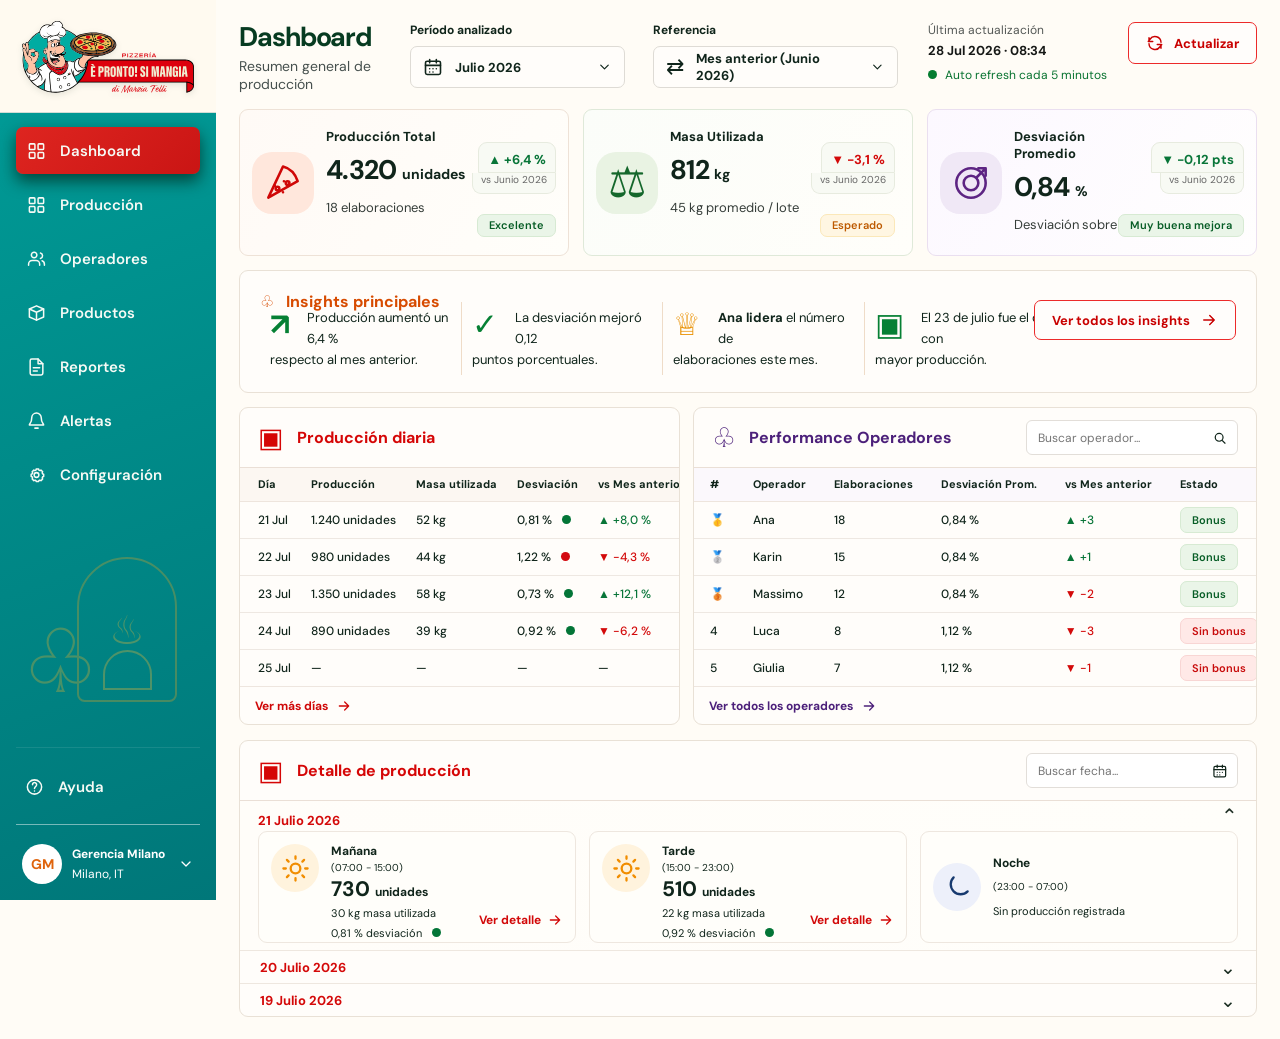
==== analitics/pages/dashboard.html @ 5737bb8b "second draft" ====
<!doctype html>
<html lang="es">
  <head>
    <meta charset="UTF-8" />
    <meta name="viewport" content="width=device-width, initial-scale=1.0" />
    <title>EPSM Manager Analytics</title>
    <link rel="preconnect" href="https://fonts.googleapis.com" />
    <link rel="preconnect" href="https://fonts.gstatic.com" crossorigin />
    <link href="https://fonts.googleapis.com/css2?family=DM+Sans:opsz,wght@9..40,400;9..40,500;9..40,600;9..40,700&family=Playfair+Display:ital,wght@0,600;0,700;1,600&display=swap" rel="stylesheet" />
    <link rel="stylesheet" href="../css/theme.css" />
    <link rel="stylesheet" href="../css/layout.css" />
    <link rel="stylesheet" href="../css/components.css" />
    <link rel="stylesheet" href="../css/dashboard.css" />
  </head>
  <body>
    <svg class="icon-sprite" aria-hidden="true">
      <symbol id="i-grid" viewBox="0 0 24 24"><rect x="3" y="3" width="7" height="7" rx="1"/><rect x="14" y="3" width="7" height="7" rx="1"/><rect x="3" y="14" width="7" height="7" rx="1"/><rect x="14" y="14" width="7" height="7" rx="1"/></symbol>
      <symbol id="i-users" viewBox="0 0 24 24"><path d="M16 20v-1.5a4.5 4.5 0 0 0-4.5-4.5h-5A4.5 4.5 0 0 0 2 18.5V20"/><circle cx="9" cy="7" r="3.5"/><path d="M17 4.5a3.5 3.5 0 0 1 0 6.8M22 20v-1.5a4.5 4.5 0 0 0-3-4.25"/></symbol>
      <symbol id="i-box" viewBox="0 0 24 24"><path d="m3 7 9-4 9 4v10l-9 4-9-4z"/><path d="m3 7 9 4 9-4M12 11v10"/></symbol>
      <symbol id="i-file" viewBox="0 0 24 24"><path d="M14 2H6a2 2 0 0 0-2 2v16a2 2 0 0 0 2 2h12a2 2 0 0 0 2-2V8z"/><path d="M14 2v6h6M8 13h8M8 17h5"/></symbol>
      <symbol id="i-bell" viewBox="0 0 24 24"><path d="M18 8a6 6 0 0 0-12 0c0 7-3 7-3 9h18c0-2-3-2-3-9M10 21h4"/></symbol>
      <symbol id="i-settings" viewBox="0 0 24 24"><circle cx="12" cy="12" r="3"/><path d="M19.4 15a1.7 1.7 0 0 0 .34 1.88l.06.06-2.15 2.15-.06-.06a1.7 1.7 0 0 0-1.88-.34 1.7 1.7 0 0 0-1.03 1.56v.1h-3.05v-.1A1.7 1.7 0 0 0 10.6 18.7a1.7 1.7 0 0 0-1.88.34l-.06.06-2.15-2.15.06-.06A1.7 1.7 0 0 0 6.9 15a1.7 1.7 0 0 0-1.56-1.03h-.1v-3.05h.1A1.7 1.7 0 0 0 6.9 9.9a1.7 1.7 0 0 0-.34-1.88L6.5 7.96l2.15-2.15.06.06a1.7 1.7 0 0 0 1.88.34 1.7 1.7 0 0 0 1.03-1.56v-.1h3.05v.1A1.7 1.7 0 0 0 15.7 6.2a1.7 1.7 0 0 0 1.88-.34l.06-.06 2.15 2.15-.06.06a1.7 1.7 0 0 0-.34 1.88 1.7 1.7 0 0 0 1.56 1.03h.1v3.05h-.1A1.7 1.7 0 0 0 19.4 15Z"/></symbol>
      <symbol id="i-calendar" viewBox="0 0 24 24"><rect x="3" y="5" width="18" height="16" rx="2"/><path d="M16 3v4M8 3v4M3 10h18M8 14h.01M12 14h.01M16 14h.01M8 18h.01M12 18h.01"/></symbol>
      <symbol id="i-search" viewBox="0 0 24 24"><circle cx="11" cy="11" r="6"/><path d="m16 16 4 4"/></symbol>
      <symbol id="i-refresh" viewBox="0 0 24 24"><path d="M20 11a8 8 0 0 0-14.7-4L3 10M4 5v5h5M4 13a8 8 0 0 0 14.7 4L21 14M20 19v-5h-5"/></symbol>
      <symbol id="i-chevron" viewBox="0 0 24 24"><path d="m6 9 6 6 6-6"/></symbol>
      <symbol id="i-arrow" viewBox="0 0 24 24"><path d="M5 12h14M13 6l6 6-6 6"/></symbol>
      <symbol id="i-help" viewBox="0 0 24 24"><circle cx="12" cy="12" r="9"/><path d="M9.5 9a2.6 2.6 0 1 1 4.65 1.6c-1.15 1.4-2.15 1.53-2.15 3.4M12 17h.01"/></symbol>
      <symbol id="i-pizza" viewBox="0 0 24 24"><path d="M4 20 12 3c3.8 1 6.6 3.8 8 8z"/><path d="M7.5 13.5h.01M12.5 11h.01M12 17h.01"/><circle cx="9" cy="15" r="1"/><circle cx="14.5" cy="12" r="1"/></symbol>
      <symbol id="i-target" viewBox="0 0 24 24"><circle cx="12" cy="12" r="8"/><circle cx="12" cy="12" r="4"/><path d="m15 9 5-5M16 4h4v4"/></symbol>
      <symbol id="i-sun" viewBox="0 0 24 24"><circle cx="12" cy="12" r="4"/><path d="M12 2v2M12 20v2M4.9 4.9l1.4 1.4M17.7 17.7l1.4 1.4M2 12h2M20 12h2M4.9 19.1l1.4-1.4M17.7 6.3l1.4-1.4"/></symbol>
      <symbol id="i-moon" viewBox="0 0 24 24"><path d="M20.4 15.2A8 8 0 0 1 8.8 3.6 8 8 0 1 0 20.4 15.2Z"/></symbol>
    </svg>
    <aside class="sidebar">
      <img class="brand" src="../../assets/logo.svg" alt="Trattoria EPSM Manager Analytics" />
      <nav class="main-nav" aria-label="Navegación principal">
        <a class="nav-link active" href="#"><svg><use href="#i-grid"/></svg>Dashboard</a><a class="nav-link" href="#"><svg><use href="#i-grid"/></svg>Producción</a><a class="nav-link" href="#"><svg><use href="#i-users"/></svg>Operadores</a><a class="nav-link" href="#"><svg><use href="#i-box"/></svg>Productos</a><a class="nav-link" href="#"><svg><use href="#i-file"/></svg>Reportes</a><a class="nav-link" href="#"><svg><use href="#i-bell"/></svg>Alertas</a><a class="nav-link" href="#"><svg><use href="#i-settings"/></svg>Configuración</a>
      </nav>
      <div class="sidebar-illustration" aria-hidden="true"><div class="plant">♧</div><div class="oven"><span>♨</span></div></div>
      <div class="sidebar-footer"><a class="nav-link" href="#"><svg><use href="#i-help"/></svg>Ayuda</a><div class="profile"><span class="avatar">GM</span><span><strong>Gerencia Milano</strong><small>Milano, IT</small></span><svg><use href="#i-chevron"/></svg></div></div>
    </aside>
    <main class="dashboard">
      <header class="topbar">
        <div><h1>Dashboard</h1><p>Resumen general de producción</p></div>
        <div class="filters"><label>Período analizado<span class="select-control"><svg><use href="#i-calendar"/></svg>Julio 2026<svg class="chevron"><use href="#i-chevron"/></svg></span></label><label>Referencia<span class="select-control wide"><span class="switch">⇄</span>Mes anterior (Junio 2026)<svg class="chevron"><use href="#i-chevron"/></svg></span></label></div>
        <div class="refresh"><span>Última actualización</span><strong>28 Jul 2026 · 08:34</strong><em><i></i>Auto refresh cada 5 minutos</em></div><button class="button-outline"><svg><use href="#i-refresh"/></svg>Actualizar</button>
      </header>
      <section class="kpi-grid" aria-label="Indicadores principales"><article class="kpi-card red"><div class="metric-icon"><svg><use href="#i-pizza"/></svg></div><div class="metric"><b>Producción Total</b><strong>4.320 <small>unidades</small></strong><span>18 elaboraciones</span></div><div class="metric-side"><strong class="positive">▲ +6,4 %</strong><small>vs Junio 2026</small><em class="tag success">Excelente</em></div></article><article class="kpi-card green"><div class="metric-icon"><span>⚖</span></div><div class="metric"><b>Masa Utilizada</b><strong>812 <small>kg</small></strong><span>45 kg promedio / lote</span></div><div class="metric-side"><strong class="negative">▼ -3,1 %</strong><small>vs Junio 2026</small><em class="tag warn">Esperado</em></div></article><article class="kpi-card purple"><div class="metric-icon"><svg><use href="#i-target"/></svg></div><div class="metric"><b>Desviación Promedio</b><strong>0,84 <small>%</small></strong><span>Desviación sobre objetivo</span></div><div class="metric-side"><strong class="positive">▼ -0,12 pts</strong><small>vs Junio 2026</small><em class="tag success">Muy buena mejora</em></div></article></section>
      <section class="insights panel"><div class="section-title orange">♧ <strong>Insights principales</strong></div><div class="insight-list"><p><b>↗</b>Producción aumentó un 6,4 %<br>respecto al mes anterior.</p><p><b>✓</b>La desviación mejoró 0,12<br>puntos porcentuales.</p><p><b>♕</b><strong>Ana lidera</strong> el número de<br>elaboraciones este mes.</p><p><b>▣</b>El 23 de julio fue el día con<br>mayor producción.</p></div><button class="button-outline small">Ver todos los insights <svg><use href="#i-arrow"/></svg></button></section>
      <section class="data-grid">
        <article class="panel table-panel production"><div class="panel-header"><h2><span>▣</span>Producción diaria</h2></div><table><thead><tr><th>Día</th><th>Producción</th><th>Masa utilizada</th><th>Desviación</th><th>vs Mes anterior</th><th></th></tr></thead><tbody><tr><td>21 Jul</td><td>1.240 unidades</td><td>52 kg</td><td>0,81 % <i class="status-dot"></i></td><td class="positive">▲ +8,0 %</td><td>⌄</td></tr><tr><td>22 Jul</td><td>980 unidades</td><td>44 kg</td><td>1,22 % <i class="status-dot red-dot"></i></td><td class="negative">▼ -4,3 %</td><td>⌄</td></tr><tr><td>23 Jul</td><td>1.350 unidades</td><td>58 kg</td><td>0,73 % <i class="status-dot"></i></td><td class="positive">▲ +12,1 %</td><td>⌄</td></tr><tr><td>24 Jul</td><td>890 unidades</td><td>39 kg</td><td>0,92 % <i class="status-dot"></i></td><td class="negative">▼ -6,2 %</td><td>⌄</td></tr><tr><td>25 Jul</td><td>—</td><td>—</td><td>—</td><td>—</td><td>⌄</td></tr></tbody></table><a class="panel-footer" href="#">Ver más días <svg><use href="#i-arrow"/></svg></a></article>
        <article class="panel table-panel operators"><div class="panel-header"><h2><span>♧</span>Performance Operadores</h2><label class="search"><input placeholder="Buscar operador..."/><svg><use href="#i-search"/></svg></label></div><table><thead><tr><th>#</th><th>Operador</th><th>Elaboraciones</th><th>Desviación Prom.</th><th>vs Mes anterior</th><th>Estado</th></tr></thead><tbody><tr><td>🥇</td><td>Ana</td><td>18</td><td>0,84 %</td><td class="positive">▲ +3</td><td><span class="tag success">Bonus</span></td></tr><tr><td>🥈</td><td>Karin</td><td>15</td><td>0,84 %</td><td class="positive">▲ +1</td><td><span class="tag success">Bonus</span></td></tr><tr><td>🥉</td><td>Massimo</td><td>12</td><td>0,84 %</td><td class="negative">▼ -2</td><td><span class="tag success">Bonus</span></td></tr><tr><td>4</td><td>Luca</td><td>8</td><td>1,12 %</td><td class="negative">▼ -3</td><td><span class="tag danger">Sin bonus</span></td></tr><tr><td>5</td><td>Giulia</td><td>7</td><td>1,12 %</td><td class="negative">▼ -1</td><td><span class="tag danger">Sin bonus</span></td></tr></tbody></table><a class="panel-footer" href="#">Ver todos los operadores <svg><use href="#i-arrow"/></svg></a></article>
      </section>
      <section class="panel details"><div class="panel-header"><h2><span>▣</span>Detalle de producción</h2><label class="search"><input placeholder="Buscar fecha..."/><svg><use href="#i-calendar"/></svg></label></div><div class="day-detail"><h3>21 Julio 2026 <span>⌃</span></h3><div class="shift-grid"><article class="shift"><div class="shift-icon sun"><svg><use href="#i-sun"/></svg></div><p><b>Mañana</b> <small>(07:00 - 15:00)</small><strong>730 <small>unidades</small></strong><span>30 kg masa utilizada</span><em>0,81 % desviación <i class="status-dot"></i></em></p><a>Ver detalle <svg><use href="#i-arrow"/></svg></a></article><article class="shift"><div class="shift-icon sun"><svg><use href="#i-sun"/></svg></div><p><b>Tarde</b> <small>(15:00 - 23:00)</small><strong>510 <small>unidades</small></strong><span>22 kg masa utilizada</span><em>0,92 % desviación <i class="status-dot"></i></em></p><a>Ver detalle <svg><use href="#i-arrow"/></svg></a></article><article class="shift empty"><div class="shift-icon moon"><svg><use href="#i-moon"/></svg></div><p><b>Noche</b> <small>(23:00 - 07:00)</small><span>Sin producción registrada</span></p></article></div></div><div class="collapsed">20 Julio 2026 <span>⌄</span></div><div class="collapsed">19 Julio 2026 <span>⌄</span></div></section>
    </main>
    <script type="module" src="../js/app.js"></script>
  </body>
</html>
---- analitics/css/theme.css ----
/* ==========================================================
   DESIGN TOKENS
   ========================================================== */
:root{
    --green:#003f25;
    --green-2:#086331;
    --red:#d80b0b;
    --cream:#fffcf6;
    --paper:#fffefa;
    --ink:#10251b;
    --muted:#53605b;
    --line:#e9e1d6;
    --orange:#df5b00;
    --purple:#522486;
    --soft-red:#fff7f3;
    --soft-green:#f7fbf4;
    --soft-purple:#fbf8ff;
    --success:#057134;
    --danger:#dc1010;
    font-family:'DM Sans',Arial,sans-serif;
    color:var(--ink);
    font-synthesis:none
}

/* ==========================================================
   GLOBAL RESET
   ========================================================== */
*{
    box-sizing:border-box
}

body{
    margin:0;
    background:var(--cream);
    font-size:14px
}

/* ==========================================================
   GLOBAL ELEMENTS
   ========================================================== */
.icon-sprite{
    display:none
}

svg{
    width:20px;
    height:20px;
    fill:none;
    stroke:currentColor;
    stroke-width:1.9;
    stroke-linecap:round;
    stroke-linejoin:round
}

button,input{
    font:inherit
}

button{
    cursor:pointer
}
---- analitics/css/layout.css ----
/* ==========================================================
   APPLICATION SIDEBAR
   ========================================================== */
.sidebar{
    position:fixed;
    inset:0 auto 0 0;
    width:216px;
    padding:21px 16px 16px;
    background:linear-gradient(160deg,#009e99 0%,#008b89 48%,#007779 100%);
    color:#fff;
    display:flex;
    flex-direction:column;
    overflow:hidden
}

.sidebar:before{
    content:'';
    position:absolute;
    inset:0 0 auto;
    height:112px;
    background:#fffaf0;
    border-bottom:1px solid rgba(0,89,91,.18)
}

.brand{
    position:relative;
    z-index:1;
    width:172px;
    height:73px;
    object-fit:contain;
    margin:0 auto 18px;
    filter:drop-shadow(0 2px 3px rgba(20,43,32,.12))
}

.main-nav{
    position:relative;
    z-index:1;
    border-top:1px solid rgba(255,255,255,.19);
    padding-top:15px;
    display:grid;
    gap:7px
}

.nav-link{
    height:47px;
    color:#f6faf5;
    text-decoration:none;
    display:flex;
    align-items:center;
    gap:14px;
    padding:0 11px;
    border-radius:7px;
    font-size:15px;
    font-weight:600
}

.nav-link svg{
    width:19px
}

.nav-link.active{
    background:linear-gradient(135deg,#de2520,#ca1514);
    box-shadow:0 7px 16px #001f10aa
}

.sidebar-illustration{
    height:1px;
    flex:1;
    min-height:250px;
    position:relative;
    opacity:.35;
    border-bottom:1px solid #ffffff44
}

.oven{
    position:absolute;
    bottom:45px;
    left:61px;
    width:100px;
    height:145px;
    border:2px solid #cda12d;
    border-radius:52px 52px 8px 8px;
    color:#e1b53c;
    display:grid;
    place-items:center;
    font-size:40px
}

.oven:after{
    content:'';
    position:absolute;
    bottom:10px;
    width:45px;
    height:36px;
    border:2px solid #e1b53c;
    border-radius:25px 25px 0 0
}

.plant{
    position:absolute;
    bottom:28px;
    left:5px;
    font-size:88px;
    color:#d4ad36
}

.sidebar-footer{
    padding-top:15px
}

.sidebar-footer .nav-link{
    padding-left:9px
}

.profile{
    margin-top:14px;
    border-top:1px solid #ffffff77;
    padding:19px 6px 0;
    display:flex;
    align-items:center;
    gap:10px
}

.profile .avatar{
    width:40px;
    height:40px;
    display:grid;
    place-items:center;
    background:#fff;
    border-radius:50%;
    color:#df640d;
    font-weight:700
}

.profile strong,.profile small{
    display:block;
    font-size:12px
}

.profile small{
    margin-top:4px;
    font-weight:400
}

.profile svg{
    margin-left:auto;
    width:16px
}

/* ==========================================================
   DASHBOARD SHELL
   ========================================================== */
.dashboard{
    margin-left:216px;
    min-width:0;
    padding:22px 23px 22px;
    max-width:1600px
}

.topbar{
    height:67px;
    display:flex;
    align-items:flex-start;
    gap:30px;
    margin-bottom:20px
}

.topbar h1{
    font-size:27px;
    line-height:30px;
    letter-spacing:-1.1px;
    margin:0;
    color:#073b21
}

.topbar p{
    margin:5px 0;
    color:#46504e;
    font-size:14px
}

.filters{
    display:flex;
    gap:28px;
    margin-left:auto
}

.filters label{
    font-size:12px;
    font-weight:700;
    display:grid;
    gap:8px
}

.select-control{
    height:42px;
    border:1px solid #dedbd5;
    border-radius:7px;
    background:#fffdfa;
    display:flex;
    align-items:center;
    gap:12px;
    padding:0 12px;
    min-width:215px;
    font-size:13px
}

.select-control.wide{
    min-width:245px
}

.select-control .chevron{
    margin-left:auto;
    width:15px
}

.switch{
    font-size:22px;
    line-height:1
}

.refresh{
    width:170px;
    display:grid;
    gap:4px;
    font-size:12px;
    color:#535755
}

.refresh strong{
    color:#171917;
    font-size:13px
}

.refresh em{
    font-style:normal;
    color:#087330;
    white-space:nowrap;
    margin-top:4px
}

.refresh i{
    display:inline-block;
    width:9px;
    height:9px;
    background:#057d31;
    border-radius:50%;
    margin-right:8px
}

.button-outline{
    border:1px solid #ec2a2a;
    color:#c90000;
    background:#fffdfb;
    border-radius:7px;
    height:42px;
    padding:0 17px;
    display:flex;
    align-items:center;
    gap:10px;
    font-weight:700;
    font-size:13px
}

.button-outline svg{
    width:18px
}

.kpi-grid{
    display:grid;
    grid-template-columns:repeat(3,minmax(0,1fr));
    gap:14px
}

.data-grid{
    display:grid;
    grid-template-columns:1fr 1.28fr;
    gap:13px;
    margin-top:14px
}

/* ==========================================================
   RESPONSIVE LAYOUT
   ========================================================== */
@media(max-width:1100px){
.dashboard{
    padding:20px
}

.topbar{
    height:auto;
    flex-wrap:wrap
}

.filters{
    margin-left:0
}

.refresh{
    margin-left:auto
}

.data-grid{
    grid-template-columns:1fr
}

.sidebar{
    width:190px
}

.dashboard{
    margin-left:190px
}

}

@media(max-width:780px){
.sidebar{
    position:static;
    width:100%;
    height:auto
}

.sidebar-illustration,.sidebar-footer{
    display:none
}

.main-nav{
    display:flex;
    overflow:auto
}

.nav-link{
    white-space:nowrap
}

.dashboard{
    margin:0
}

.kpi-grid{
    grid-template-columns:1fr
}

.filters{
    flex-wrap:wrap
}

.insights{
    display:none
}

}
---- analitics/css/components.css ----
/* ==========================================================
   SHARED PANELS AND KPI CARDS
   ========================================================== */
.panel{
    border:1px solid var(--line);
    border-radius:9px;
    background:#fffdfa;
    overflow:hidden
}

.kpi-card{
    height:147px;
    border:1px solid #eee2d7;
    border-radius:9px;
    display:flex;
    align-items:center;
    padding:23px 15px;
    gap:20px;
    background:linear-gradient(120deg,#fffaf6,#fffefa)
}

.kpi-card.green{
    background:linear-gradient(120deg,#fbfdf9,#fffefa);
    border-color:#dfe9d9
}

.kpi-card.purple{
    background:linear-gradient(120deg,#fcf8ff,#fffefe);
    border-color:#eadff0
}

.metric-icon{
    width:75px;
    height:75px;
    flex:0 0 75px;
    border-radius:20px;
    display:grid;
    place-items:center;
    background:#ffe7dc;
    color:#cf0707
}

.metric-icon svg{
    width:44px;
    height:44px;
    stroke-width:1.4
}

.metric-icon span{
    font-size:43px;
    line-height:1
}

.green .metric-icon{
    color:#14672b;
    background:#e9f3e3
}

.purple .metric-icon{
    color:#5d2483;
    background:#f0e8f6
}

.metric{
    align-self:stretch;
    display:flex;
    flex-direction:column;
    gap:7px;
    min-width:0
}

.metric b{
    font-size:13px
}

.metric strong{
    font-size:31px;
    line-height:35px;
    letter-spacing:-.7px;
    white-space:nowrap
}

.metric strong small{
    font-size:14px;
    letter-spacing:0
}

.metric span{
    font-size:13px;
    color:#353d39;
    white-space:nowrap
}

.metric-side{
    align-self:stretch;
    display:flex;
    flex-direction:column;
    text-align:right;
    align-items:flex-end
}

.metric-side>strong{
    margin-top:14px;
    border:1px solid #e7ebdf;
    background:#f8faf4;
    padding:8px 9px 4px;
    border-radius:9px 9px 0 0;
    font-size:15px;
    white-space:nowrap
}

.metric-side>small{
    background:#f8faf4;
    border:1px solid #e7ebdf;
    border-top:0;
    border-radius:0 0 9px 9px;
    padding:0 8px 7px;
    color:#666;
    font-size:10px;
    white-space:nowrap
}

.metric-side em{
    margin-top:auto
}

.positive{
    color:#087538
}

.negative{
    color:#d30a0a
}

.tag{
    border-radius:7px;
    padding:5px 11px;
    font-size:11px;
    font-style:normal;
    font-weight:600;
    line-height:1;
    white-space:nowrap
}

.success{
    color:#075d26;
    background:#eaf5e8;
    border:1px solid #d7ead3
}

.warn{
    color:#bd5a00;
    background:#fff6e2;
    border:1px solid #fbe8b9
}

.danger{
    color:#c80b0b;
    background:#ffe9e7;
    border:1px solid #f8d6d4
}

/* ==========================================================
   INSIGHTS MODULE
   ========================================================== */
.insights{
    height:123px;
    margin-top:14px;
    position:relative;
    padding:20px
}

.section-title{
    display:flex;
    align-items:center;
    gap:12px;
    font-size:16px
}

.section-title:first-letter{
    font-size:26px
}

.orange{
    color:#d74b00
}

.insight-list{
    position:absolute;
    left:20px;
    right:190px;
    bottom:17px;
    display:grid;
    grid-template-columns:repeat(4,1fr)
}

.insight-list p{
    border-right:1px solid #efdcc8;
    margin:0;
    padding:5px 20px;
    font-size:13px;
    line-height:21px
}

.insight-list p:last-child{
    border:0
}

.insight-list b{
    color:#068034;
    font-size:31px;
    float:left;
    line-height:36px;
    margin-right:17px
}

.insight-list p:nth-child(3) b{
    color:#e99000
}

.button-outline.small{
    position:absolute;
    right:20px;
    top:29px;
    height:40px
}

/* ==========================================================
   DATA TABLES AND PANEL ACTIONS
   ========================================================== */
.panel-header{
    height:60px;
    display:flex;
    align-items:center;
    padding:0 18px;
    border-bottom:1px solid #eadfd6
}

.panel-header h2{
    font-size:16px;
    color:#d50606;
    margin:0;
    display:flex;
    align-items:center;
    gap:13px
}

.panel-header h2 span{
    font-size:27px
}

.operators .panel-header h2{
    color:#4c207a
}

.search{
    margin-left:auto;
    width:212px;
    height:35px;
    border:1px solid #e2ded9;
    background:#fff;
    border-radius:6px;
    display:flex;
    align-items:center;
    padding:0 9px
}

.search input{
    border:0;
    outline:0;
    width:100%;
    font-size:12px;
    background:transparent
}

.search svg{
    width:17px
}

.table-panel table{
    width:100%;
    border-collapse:collapse;
    font-size:12px
}

.table-panel th{
    text-align:left;
    font-size:11px;
    height:33px;
    background:#fcf7f2;
    border-bottom:1px solid #eee5dd;
    padding:0 18px;
    white-space:nowrap
}

.operators th{
    background:#fbf8fc
}

.table-panel td{
    height:37px;
    padding:0 18px;
    border-bottom:1px solid #eee8e2;
    white-space:nowrap;
    font-weight:500
}

.operators td{
    height:37px
}

.table-panel tbody tr:last-child td{
    border-bottom:0
}

.status-dot{
    display:inline-block;
    width:9px;
    height:9px;
    border-radius:50%;
    background:#037537;
    margin-left:7px
}

.red-dot{
    background:#d30a11
}

.panel-footer{
    height:38px;
    display:flex;
    align-items:center;
    gap:8px;
    color:#cf0707;
    padding:0 15px;
    text-decoration:none;
    font-size:12px;
    font-weight:700;
    border-top:1px solid #eee6df
}

.panel-footer svg{
    width:16px
}

.operators .panel-footer{
    color:#4c207a
}

/* ==========================================================
   PRODUCTION DETAIL MODULE
   ========================================================== */
.details{
    margin-top:15px
}

.day-detail{
    padding:0 18px 7px;
    background:linear-gradient(90deg,#fffdf9,#fffefa)
}

.day-detail h3{
    height:28px;
    margin:0;
    color:#d40909;
    font-size:13px;
    display:flex;
    align-items:end;
    justify-content:space-between
}

.day-detail h3 span{
    color:#213127;
    font-size:20px
}

.shift-grid{
    display:grid;
    grid-template-columns:repeat(3,1fr);
    gap:13px;
    margin-top:2px
}

.shift{
    height:112px;
    border:1px solid #eee7df;
    border-radius:9px;
    background:#fffefa;
    padding:12px;
    display:flex;
    align-items:flex-start;
    gap:12px
}

.shift-icon{
    width:48px;
    height:48px;
    border-radius:50%;
    display:grid;
    place-items:center;
    flex:0 0 48px
}

.shift-icon svg{
    width:29px;
    height:29px
}

.sun{
    color:#f18d00;
    background:#fff3dd
}

.moon{
    color:#173a6f;
    background:#edf0fa
}

.shift p{
    margin:0;
    display:flex;
    flex-direction:column;
    gap:3px;
    font-size:12px;
    line-height:14px
}

.shift p>b{
    font-size:12px
}

.shift p>b small{
    font-weight:400;
    color:#5e6462;
    margin-left:4px
}

.shift p>strong{
    font-size:21px;
    line-height:22px
}

.shift p>strong small{
    font-size:12px
}

.shift p>span{
    font-size:11px
}

.shift p em{
    font-style:normal;
    font-size:11px;
    margin-top:3px;
    white-space:nowrap
}

.shift p mark{
    margin-left:12px;
    padding:4px 11px;
    background:#e6f2e2;
    color:#075b25;
    border-radius:5px
}

.shift>a{
    align-self:flex-end;
    margin-left:auto;
    color:#d20909;
    font-size:12px;
    font-weight:700;
    white-space:nowrap;
    display:flex;
    gap:6px;
    align-items:center
}

.shift>a svg{
    width:16px
}

.empty{
    align-items:center
}

.empty p{
    gap:10px
}

.collapsed{
    height:33px;
    border-top:1px solid #eee7df;
    padding:0 20px;
    color:#d40909;
    font-size:13px;
    font-weight:700;
    display:flex;
    align-items:center;
    justify-content:space-between
}

.collapsed span{
    color:#1a2d21;
    font-size:19px
}
---- analitics/css/dashboard.css ----
/* ==========================================================
   DESKTOP REFINEMENTS
   ========================================================== */
@media(min-width:1200px){
.dashboard{
    padding-top:22px
}

.production table th:nth-child(1),.production table td:nth-child(1){
    padding-left:18px
}

.operators table th,.operators table td{
    padding-left:16px;
    padding-right:12px
}

}

/* ==========================================================
   COMPACT DESKTOP REFINEMENTS
   ========================================================== */
@media(max-width:1300px){
.kpi-card{
    gap:12px;
    padding:18px 12px
}

.metric-icon{
    width:62px;
    height:62px;
    flex-basis:62px
}

.metric strong{
    font-size:27px
}

.metric-side>strong{
    font-size:13px
}

.insight-list p{
    padding-left:10px;
    padding-right:10px
}

.table-panel th,.table-panel td{
    padding-left:10px;
    padding-right:10px
}

}

/* ==========================================================
   TABLET REFINEMENTS
   ========================================================== */
@media(max-width:950px){
.insights{
    height:auto
}

.insight-list{
    position:static;
    margin-top:15px;
    grid-template-columns:1fr 1fr
}

.button-outline.small{
    position:static;
    margin-top:14px
}

.shift-grid{
    grid-template-columns:1fr
}

.shift{
    height:auto;
    min-height:105px
}

}
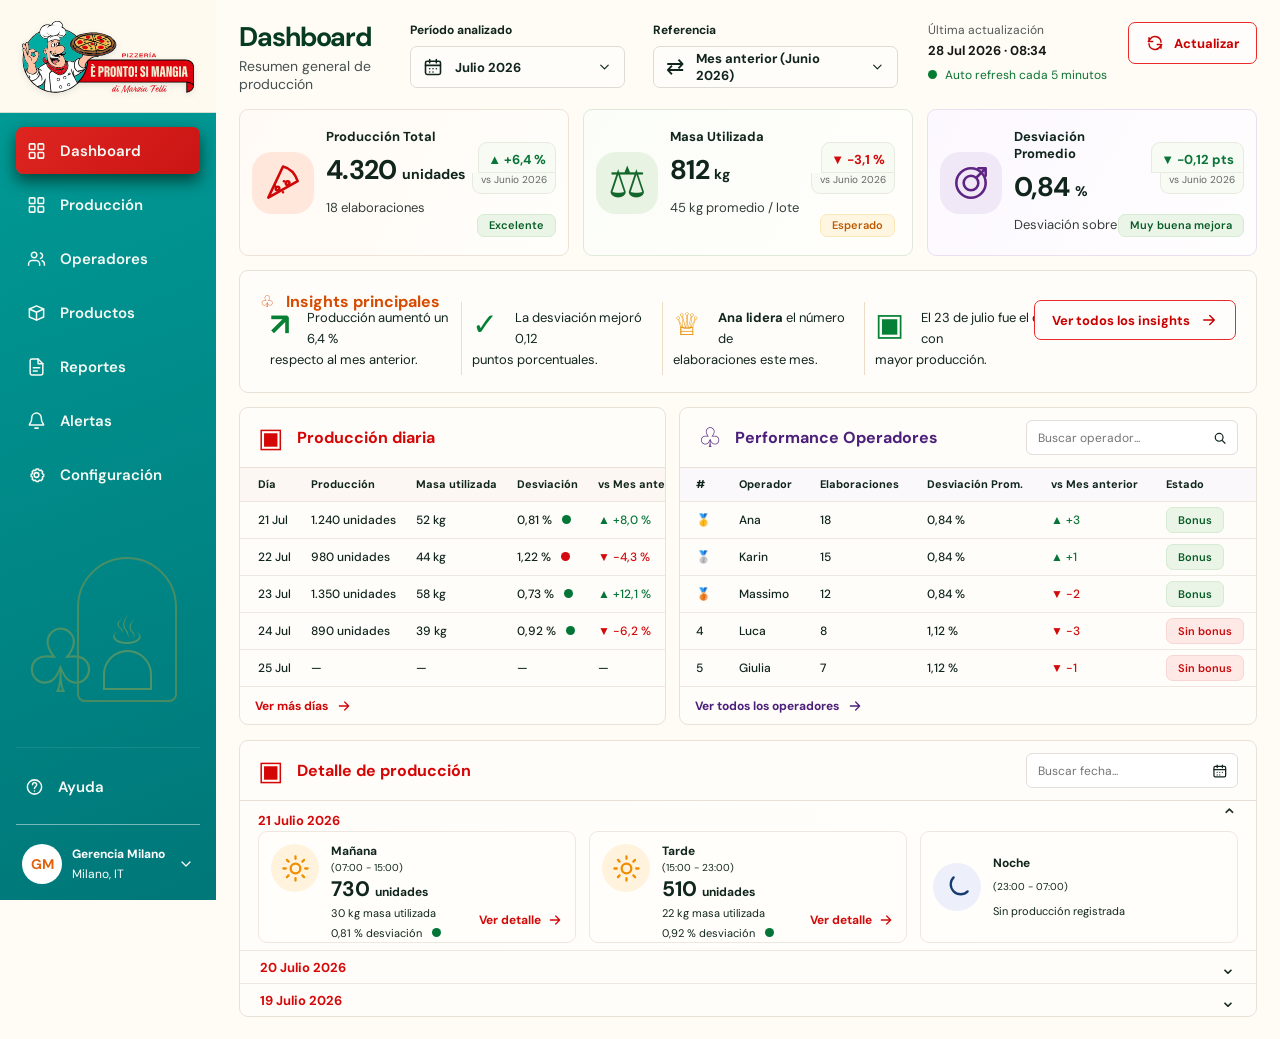
==== commit 69590270: "minor updates" ====
--- a/analitics/pages/dashboard.html
+++ b/analitics/pages/dashboard.html
@@ -45,11 +45,11 @@
         <div class="filters"><label>Período analizado<span class="select-control"><svg><use href="#i-calendar"/></svg>Julio 2026<svg class="chevron"><use href="#i-chevron"/></svg></span></label><label>Referencia<span class="select-control wide"><span class="switch">⇄</span>Mes anterior (Junio 2026)<svg class="chevron"><use href="#i-chevron"/></svg></span></label></div>
         <div class="refresh"><span>Última actualización</span><strong>28 Jul 2026 · 08:34</strong><em><i></i>Auto refresh cada 5 minutos</em></div><button class="button-outline"><svg><use href="#i-refresh"/></svg>Actualizar</button>
       </header>
-      <section class="kpi-grid" aria-label="Indicadores principales"><article class="kpi-card red"><div class="metric-icon"><svg><use href="#i-pizza"/></svg></div><div class="metric"><b>Producción Total</b><strong>4.320 <small>unidades</small></strong><span>18 elaboraciones</span></div><div class="metric-side"><strong class="positive">▲ +6,4 %</strong><small>vs Junio 2026</small><em class="tag success">Excelente</em></div></article><article class="kpi-card green"><div class="metric-icon"><span>⚖</span></div><div class="metric"><b>Masa Utilizada</b><strong>812 <small>kg</small></strong><span>45 kg promedio / lote</span></div><div class="metric-side"><strong class="negative">▼ -3,1 %</strong><small>vs Junio 2026</small><em class="tag warn">Esperado</em></div></article><article class="kpi-card purple"><div class="metric-icon"><svg><use href="#i-target"/></svg></div><div class="metric"><b>Desviación Promedio</b><strong>0,84 <small>%</small></strong><span>Desviación sobre objetivo</span></div><div class="metric-side"><strong class="positive">▼ -0,12 pts</strong><small>vs Junio 2026</small><em class="tag success">Muy buena mejora</em></div></article></section>
-      <section class="insights panel"><div class="section-title orange">♧ <strong>Insights principales</strong></div><div class="insight-list"><p><b>↗</b>Producción aumentó un 6,4 %<br>respecto al mes anterior.</p><p><b>✓</b>La desviación mejoró 0,12<br>puntos porcentuales.</p><p><b>♕</b><strong>Ana lidera</strong> el número de<br>elaboraciones este mes.</p><p><b>▣</b>El 23 de julio fue el día con<br>mayor producción.</p></div><button class="button-outline small">Ver todos los insights <svg><use href="#i-arrow"/></svg></button></section>
+      <div id="summary-root"></div>
+      <div id="insights-root"></div>
       <section class="data-grid">
         <article class="panel table-panel production"><div class="panel-header"><h2><span>▣</span>Producción diaria</h2></div><table><thead><tr><th>Día</th><th>Producción</th><th>Masa utilizada</th><th>Desviación</th><th>vs Mes anterior</th><th></th></tr></thead><tbody><tr><td>21 Jul</td><td>1.240 unidades</td><td>52 kg</td><td>0,81 % <i class="status-dot"></i></td><td class="positive">▲ +8,0 %</td><td>⌄</td></tr><tr><td>22 Jul</td><td>980 unidades</td><td>44 kg</td><td>1,22 % <i class="status-dot red-dot"></i></td><td class="negative">▼ -4,3 %</td><td>⌄</td></tr><tr><td>23 Jul</td><td>1.350 unidades</td><td>58 kg</td><td>0,73 % <i class="status-dot"></i></td><td class="positive">▲ +12,1 %</td><td>⌄</td></tr><tr><td>24 Jul</td><td>890 unidades</td><td>39 kg</td><td>0,92 % <i class="status-dot"></i></td><td class="negative">▼ -6,2 %</td><td>⌄</td></tr><tr><td>25 Jul</td><td>—</td><td>—</td><td>—</td><td>—</td><td>⌄</td></tr></tbody></table><a class="panel-footer" href="#">Ver más días <svg><use href="#i-arrow"/></svg></a></article>
-        <article class="panel table-panel operators"><div class="panel-header"><h2><span>♧</span>Performance Operadores</h2><label class="search"><input placeholder="Buscar operador..."/><svg><use href="#i-search"/></svg></label></div><table><thead><tr><th>#</th><th>Operador</th><th>Elaboraciones</th><th>Desviación Prom.</th><th>vs Mes anterior</th><th>Estado</th></tr></thead><tbody><tr><td>🥇</td><td>Ana</td><td>18</td><td>0,84 %</td><td class="positive">▲ +3</td><td><span class="tag success">Bonus</span></td></tr><tr><td>🥈</td><td>Karin</td><td>15</td><td>0,84 %</td><td class="positive">▲ +1</td><td><span class="tag success">Bonus</span></td></tr><tr><td>🥉</td><td>Massimo</td><td>12</td><td>0,84 %</td><td class="negative">▼ -2</td><td><span class="tag success">Bonus</span></td></tr><tr><td>4</td><td>Luca</td><td>8</td><td>1,12 %</td><td class="negative">▼ -3</td><td><span class="tag danger">Sin bonus</span></td></tr><tr><td>5</td><td>Giulia</td><td>7</td><td>1,12 %</td><td class="negative">▼ -1</td><td><span class="tag danger">Sin bonus</span></td></tr></tbody></table><a class="panel-footer" href="#">Ver todos los operadores <svg><use href="#i-arrow"/></svg></a></article>
+        <div id="operators-root"></div>
       </section>
       <section class="panel details"><div class="panel-header"><h2><span>▣</span>Detalle de producción</h2><label class="search"><input placeholder="Buscar fecha..."/><svg><use href="#i-calendar"/></svg></label></div><div class="day-detail"><h3>21 Julio 2026 <span>⌃</span></h3><div class="shift-grid"><article class="shift"><div class="shift-icon sun"><svg><use href="#i-sun"/></svg></div><p><b>Mañana</b> <small>(07:00 - 15:00)</small><strong>730 <small>unidades</small></strong><span>30 kg masa utilizada</span><em>0,81 % desviación <i class="status-dot"></i></em></p><a>Ver detalle <svg><use href="#i-arrow"/></svg></a></article><article class="shift"><div class="shift-icon sun"><svg><use href="#i-sun"/></svg></div><p><b>Tarde</b> <small>(15:00 - 23:00)</small><strong>510 <small>unidades</small></strong><span>22 kg masa utilizada</span><em>0,92 % desviación <i class="status-dot"></i></em></p><a>Ver detalle <svg><use href="#i-arrow"/></svg></a></article><article class="shift empty"><div class="shift-icon moon"><svg><use href="#i-moon"/></svg></div><p><b>Noche</b> <small>(23:00 - 07:00)</small><span>Sin producción registrada</span></p></article></div></div><div class="collapsed">20 Julio 2026 <span>⌄</span></div><div class="collapsed">19 Julio 2026 <span>⌄</span></div></section>
     </main>
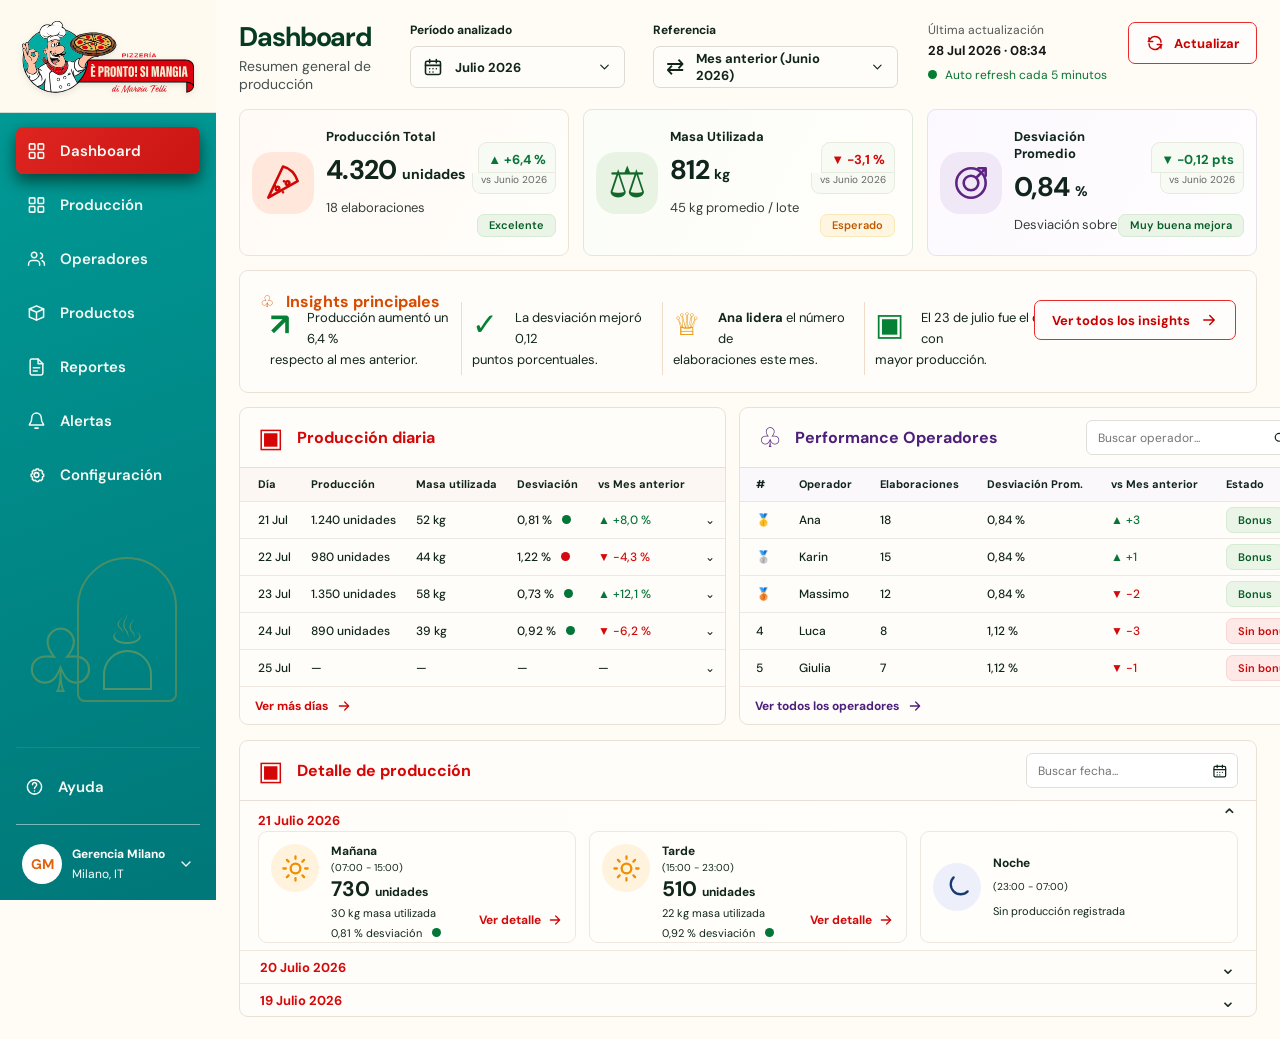
==== commit cf20a314: "minor updates" ====
--- a/analitics/pages/dashboard.html
+++ b/analitics/pages/dashboard.html
@@ -48,10 +48,10 @@
       <div id="summary-root"></div>
       <div id="insights-root"></div>
       <section class="data-grid">
-        <article class="panel table-panel production"><div class="panel-header"><h2><span>▣</span>Producción diaria</h2></div><table><thead><tr><th>Día</th><th>Producción</th><th>Masa utilizada</th><th>Desviación</th><th>vs Mes anterior</th><th></th></tr></thead><tbody><tr><td>21 Jul</td><td>1.240 unidades</td><td>52 kg</td><td>0,81 % <i class="status-dot"></i></td><td class="positive">▲ +8,0 %</td><td>⌄</td></tr><tr><td>22 Jul</td><td>980 unidades</td><td>44 kg</td><td>1,22 % <i class="status-dot red-dot"></i></td><td class="negative">▼ -4,3 %</td><td>⌄</td></tr><tr><td>23 Jul</td><td>1.350 unidades</td><td>58 kg</td><td>0,73 % <i class="status-dot"></i></td><td class="positive">▲ +12,1 %</td><td>⌄</td></tr><tr><td>24 Jul</td><td>890 unidades</td><td>39 kg</td><td>0,92 % <i class="status-dot"></i></td><td class="negative">▼ -6,2 %</td><td>⌄</td></tr><tr><td>25 Jul</td><td>—</td><td>—</td><td>—</td><td>—</td><td>⌄</td></tr></tbody></table><a class="panel-footer" href="#">Ver más días <svg><use href="#i-arrow"/></svg></a></article>
+        <div id="production-summary-root"></div>
         <div id="operators-root"></div>
       </section>
-      <section class="panel details"><div class="panel-header"><h2><span>▣</span>Detalle de producción</h2><label class="search"><input placeholder="Buscar fecha..."/><svg><use href="#i-calendar"/></svg></label></div><div class="day-detail"><h3>21 Julio 2026 <span>⌃</span></h3><div class="shift-grid"><article class="shift"><div class="shift-icon sun"><svg><use href="#i-sun"/></svg></div><p><b>Mañana</b> <small>(07:00 - 15:00)</small><strong>730 <small>unidades</small></strong><span>30 kg masa utilizada</span><em>0,81 % desviación <i class="status-dot"></i></em></p><a>Ver detalle <svg><use href="#i-arrow"/></svg></a></article><article class="shift"><div class="shift-icon sun"><svg><use href="#i-sun"/></svg></div><p><b>Tarde</b> <small>(15:00 - 23:00)</small><strong>510 <small>unidades</small></strong><span>22 kg masa utilizada</span><em>0,92 % desviación <i class="status-dot"></i></em></p><a>Ver detalle <svg><use href="#i-arrow"/></svg></a></article><article class="shift empty"><div class="shift-icon moon"><svg><use href="#i-moon"/></svg></div><p><b>Noche</b> <small>(23:00 - 07:00)</small><span>Sin producción registrada</span></p></article></div></div><div class="collapsed">20 Julio 2026 <span>⌄</span></div><div class="collapsed">19 Julio 2026 <span>⌄</span></div></section>
+      <div id="production-detail-root"></div>
     </main>
     <script type="module" src="../js/app.js"></script>
   </body>
